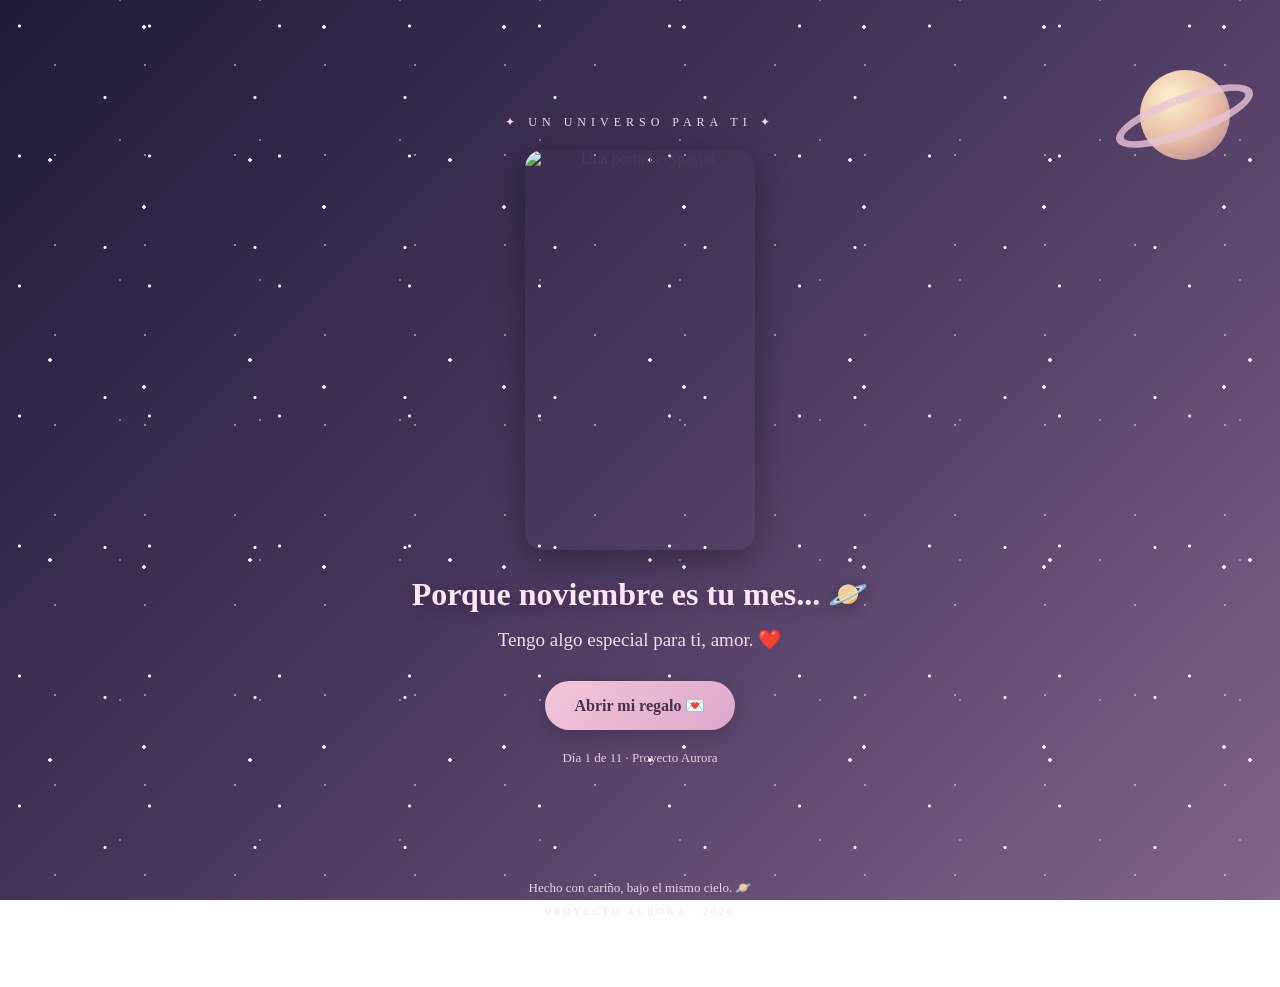
==== dia 1/index.html @ c878b6bd "Add files via upload" ====
<!DOCTYPE html>
<html lang="es">
<head>
    <meta charset="UTF-8">
    <meta name="viewport" content="width=device-width, initial-scale=1.0">
    <title>Proyecto Aurora 🪐❤️</title>
    <link rel="stylesheet" href="estilos.css">
</head>

<body>

    <!-- FONDO ESPACIAL -->
    <div class="estrellas"></div>

    <div class="saturno">
        <div class="planeta"></div>
        <div class="anillo"></div>
    </div>

    <!-- ESTRELLAS FUGACES -->
    <div class="estrellas-fugaces">
        <span></span>
        <span></span>
        <span></span>
    </div>

    <!-- CORAZONES FLOTANTES -->
    <div class="corazones-flotantes">
        <span>♡</span>
        <span>♥</span>
        <span>♡</span>
        <span>♥</span>
        <span>♡</span>
    </div>

    <main class="contenedor">

        <!-- PORTADA -->
        <section id="portada" class="portada">

            <div class="detalle-superior">
                ✦ UN UNIVERSO PARA TI ✦
            </div>

            <img
                src="imagenes/portada.jpeg"
                alt="Una portada especial"
                class="imagen-portada"
            >

            <h1>Porque noviembre es tu mes... 🪐</h1>

            <p class="mensaje-portada">
                Tengo algo especial para ti, amor. ❤️
            </p>

            <button id="abrirCarta">
                Abrir mi regalo 💌
            </button>

            <p class="contador">
                Día 1 de 11 · Proyecto Aurora
            </p>

        </section>


        <!-- REGALO Y SOBRE -->
        <section id="regalo" class="regalo oculto">

            <p class="subtitulo">
                UN PEQUEÑO DETALLE PARA TI
            </p>

            <h2 id="tituloRegalo">
                Un mensaje desde mi universo hasta el tuyo ✨
            </h2>

            <!-- SOBRE ANIMADO -->
            <div class="sobre" id="sobre">

                <div class="parte-trasera"></div>
                <div class="carta-sobre"></div>
                <div class="parte-delantera"></div>
                <div class="solapa"></div>
                <div class="corazon">♥</div>

            </div>

            <p class="indicacion" id="indicacion">
                Haz clic sobre el sobre para descubrir tu carta. 💌
            </p>


            <!-- CONTENIDO DE LA CARTA -->
            <article id="contenidoCarta" class="contenido-carta oculto">

                <div class="encabezado-carta revelar">

                    <span>✦ 01 DE NOVIEMBRE DE 2026 ✦</span>

                    <h2>Para ti, mi persona especial ❤️</h2>

                    <p>
                        Desde un pequeño rincón de mi universo...
                    </p>

                </div>


                <img
                    src="imagenes/carta.jpeg"
                    class="imagen-carta revelar"
                    alt="Un recuerdo especial"
                >


                <p class="revelar">
                    No sabía muy bien cómo comenzar esta carta, pero tenía
                    muchas ganas de escribirte algo bonito para darle la
                    bienvenida a noviembre, porque al final este no es un
                    mes cualquiera: es tu mes. Y aunque quizás para muchas
                    personas sea simplemente otro mes del año, para mí
                    tiene algo especial porque en él cumple años una persona
                    que quiero muchísimo. Quería que desde el primer día
                    sintieras que hay alguien pensando en ti, que quiere
                    verte sonreír y que tiene muchas ganas de hacerte sentir
                    especial. Por eso preparé todo esto, amor. Tal vez sean
                    pequeños detalles, pero detrás de cada uno hay tiempo,
                    cariño y muchas ganas de sacarte una sonrisa.
                </p>


                <p class="revelar">
                    No voy a negar que te extraño, que a veces me hacen
                    falta esas conversaciones, tus ocurrencias, tus abrazos
                    y hasta esas pequeñas cosas que quizás en su momento
                    parecían normales, pero que ahora recuerdo con muchísimo
                    cariño. Hay personas que llegan a nuestra vida y, sin
                    darse cuenta, hacen que ciertos momentos se vuelvan
                    inolvidables. Para mí tú eres una de esas personas. Me
                    gusta recordar lo que vivimos, nuestras risas, las veces
                    que compartimos sin necesitar un plan especial y todas
                    esas pequeñas historias que, aunque parezcan simples,
                    guardo con mucho cariño.
                </p>


                <p class="revelar">
                    Sé que ahora estás en una etapa en la que necesitas
                    pensar en ti, dedicarte tiempo y descubrir muchas cosas,
                    y de verdad espero que este viaje te esté haciendo muy
                    feliz. Ojalá estés conociendo lugares bonitos, viviendo
                    experiencias nuevas, tomando muchas fotos y disfrutando
                    cada momento. Me encantaría poder estar ahí para darte
                    un abrazo, acompañarte, salir contigo a caminar, tener
                    una cita, tomarnos fotos juntos o simplemente sentarnos
                    a hablar de cualquier cosa. Son cosas sencillas, pero
                    cuando pienso en ellas, me doy cuenta de lo mucho que
                    me gustaría volver a compartir momentos así contigo.
                </p>


                <p class="revelar">
                    También quiero que sepas que, aunque las cosas entre
                    nosotros hayan cambiado, lo que siento por ti sigue
                    siendo muy bonito. No te escribo esto para apresurarte,
                    para cambiar tus decisiones ni para hacerte sentir que
                    tienes que responderme de alguna manera. Quiero respetar
                    tu espacio y que puedas vivir esta etapa tranquila.
                    Pero tampoco quiero esconder que una parte de mí conserva
                    la ilusión de que algún día podamos volver a encontrarnos
                    desde un lugar más bonito, con más madurez, comunicación,
                    paciencia y ganas de hacer las cosas bien. Si alguna vez
                    tenemos esa oportunidad, me gustaría que fuera porque
                    los dos lo queremos y porque hemos aprendido de todo
                    lo que hemos vivido.
                </p>


                <p class="revelar">
                    Por ahora solo quiero que disfrutes muchísimo tu mes,
                    que sonrías, que te consientas, que te pasen cosas bonitas
                    y que nunca dudes de lo increíble que eres. Ojalá este
                    nuevo año de vida venga cargado de momentos que te hagan
                    feliz, sueños que puedas cumplir y personas que te quieran
                    tan bonito como mereces. Y si estas pequeñas sorpresas
                    consiguen sacarte aunque sea una sonrisa, entonces habrá
                    valido completamente la pena prepararlas. Esto apenas
                    comienza, amor, todavía tengo algunas cositas más para
                    ti. ¡Feliz comienzo de tu mes, bonita! 🤍🪐
                </p>


                <!-- FIRMA -->
                <div class="firma revelar">

                    <p>Te Amo,</p>

                    <h3>
                        Con amor, de tu futuro novio.
                    </h3>

                    <span>🤍🪐</span>

                </div>


                <!-- MENSAJE FINAL DE LA CARTA -->
                <div class="final-carta revelar">

                    <span>🪐</span>

                    <p>
                        Quizás el universo sea enorme,
                        pero hoy quería dedicarte un pequeño espacio en el mío.
                    </p>

                    <span>✨</span>

                </div>


                <!-- CIERRE ESPECIAL DEL UNIVERSO -->
                <section class="final-universo revelar">

                    <p class="universo-subtitulo">
                        ✦ HASTA EL INFINITO Y UN POQUITO MÁS ✦
                    </p>

                    <div class="saturno-final">

                        <div class="saturno-final-anillo"></div>

                        <div class="saturno-final-planeta"></div>

                    </div>

                    <h2>Mi pequeño universo</h2>

                    <p class="frase-universo">
                        Si pudiera elegir un lugar en todo el universo,
                        elegiría aquel en el que pudiera verte sonreír.
                    </p>

                    <p class="mensaje-final-universo">
                        Esto es solamente el comienzo de noviembre.
                        Todavía quedan 10 pequeñas sorpresas para ti. 🤍
                    </p>

                    <div class="estrellas-final">
                        ✧　 ✦　 ⋆　 ✧　 ⋆　 ✦
                    </div>

                    <span class="corazon-final">♡</span>

                </section>

            </article>

        </section>


        <!-- PIE DE PÁGINA -->
        <footer>

            <p>
                Hecho con cariño, bajo el mismo cielo. 🪐
            </p>

            <span>
                PROYECTO AURORA · 2026
            </span>

        </footer>

    </main>

    <script src="script.js"></script>

</body>
</html>
---- dia 1/estilos.css ----
/* CONFIGURACIÓN GENERAL */

* {
    margin: 0;
    padding: 0;
    box-sizing: border-box;
}

html {
    scroll-behavior: smooth;
}

body {
    min-height: 100vh;
    font-family: Georgia, serif;
    color: #493b5a;
    overflow-x: hidden;

    background:
        radial-gradient(circle at 15% 20%, #ffffff 1px, transparent 2px),
        radial-gradient(circle at 80% 15%, #ffffff 1.5px, transparent 2px),
        radial-gradient(circle at 70% 65%, #ffffff 1px, transparent 2px),
        radial-gradient(circle at 25% 80%, #ffffff 1.5px, transparent 2px),
        linear-gradient(135deg, #211b3b, #49385f, #80658c);

    background-size:
        130px 130px,
        180px 180px,
        150px 150px,
        200px 200px,
        auto;

    background-attachment: fixed;
}

.oculto {
    display: none !important;
}


/* ESTRELLAS DEL FONDO */

.estrellas {
    position: fixed;
    inset: 0;
    pointer-events: none;
    z-index: 0;

    background-image:
        radial-gradient(#ffffff 1px, transparent 1.5px),
        radial-gradient(#f7d9ed 1px, transparent 1.5px);

    background-size: 90px 90px, 140px 140px;
    background-position: 10px 20px, 50px 70px;

    opacity: 0.45;
    animation: brilloEstrellas 5s ease-in-out infinite alternate;
}

@keyframes brilloEstrellas {
    from { opacity: 0.25; }
    to { opacity: 0.65; }
}


/* SATURNO DEL FONDO */

.saturno {
    position: fixed;
    top: 55px;
    right: 35px;
    width: 120px;
    height: 120px;
    z-index: 0;
    pointer-events: none;
    animation: flotarSaturno 6s ease-in-out infinite;
}

.planeta {
    position: absolute;
    width: 90px;
    height: 90px;
    top: 15px;
    left: 15px;
    border-radius: 50%;

    background: radial-gradient(
        circle at 35% 30%,
        #fff0ce,
        #e6b9a4 55%,
        #a97891
    );

    z-index: 2;
    animation: brilloPlaneta 4s ease-in-out infinite alternate;
}

.anillo {
    position: absolute;
    width: 145px;
    height: 42px;
    top: 40px;
    left: -13px;

    border: 8px solid #e9c5d5;
    border-radius: 50%;

    transform: rotate(-20deg);
    opacity: 0.8;
    z-index: 3;
}

@keyframes flotarSaturno {
    0%, 100% {
        transform: translateY(0) rotate(-5deg);
    }

    50% {
        transform: translateY(-15px) rotate(5deg);
    }
}

@keyframes brilloPlaneta {
    from {
        box-shadow: 0 0 20px #f5d4e8;
    }

    to {
        box-shadow:
            0 0 35px #f5d4e8,
            0 0 60px #dca8c9;
    }
}


/* ESTRELLAS FUGACES */

.estrellas-fugaces {
    position: fixed;
    inset: 0;
    overflow: hidden;
    pointer-events: none;
    z-index: 0;
}

.estrellas-fugaces span {
    position: absolute;
    top: -20px;
    left: -150px;
    width: 120px;
    height: 2px;

    background: linear-gradient(
        90deg,
        transparent,
        #fff,
        #f8d9ed
    );

    border-radius: 50%;
    box-shadow: 0 0 10px #ffffff;

    transform: rotate(-35deg);
    animation: estrellaFugaz 7s linear infinite;
}

.estrellas-fugaces span:nth-child(1) {
    top: 15%;
    animation-delay: 0s;
}

.estrellas-fugaces span:nth-child(2) {
    top: 45%;
    animation-delay: 3s;
}

.estrellas-fugaces span:nth-child(3) {
    top: 70%;
    animation-delay: 5s;
}

@keyframes estrellaFugaz {
    0% {
        left: -150px;
        opacity: 0;
    }

    10%, 40% {
        opacity: 1;
    }

    60%, 100% {
        left: 120%;
        opacity: 0;
    }
}


/* CORAZONES FLOTANTES */

.corazones-flotantes {
    position: fixed;
    inset: 0;
    overflow: hidden;
    pointer-events: none;
    z-index: 0;
}

.corazones-flotantes span {
    position: absolute;
    bottom: -50px;
    color: #f5c5dc;
    font-size: 22px;
    opacity: 0;

    animation: subirCorazon 12s linear infinite;
}

.corazones-flotantes span:nth-child(1) {
    left: 10%;
    animation-delay: 1s;
}

.corazones-flotantes span:nth-child(2) {
    left: 30%;
    animation-delay: 5s;
    font-size: 16px;
}

.corazones-flotantes span:nth-child(3) {
    left: 60%;
    animation-delay: 3s;
    font-size: 27px;
}

.corazones-flotantes span:nth-child(4) {
    left: 80%;
    animation-delay: 8s;
}

.corazones-flotantes span:nth-child(5) {
    left: 45%;
    animation-delay: 10s;
    font-size: 18px;
}

@keyframes subirCorazon {
    0% {
        transform: translateY(0) rotate(0deg);
        opacity: 0;
    }

    15% { opacity: 0.7; }
    80% { opacity: 0.5; }

    100% {
        transform: translateY(-110vh) rotate(35deg);
        opacity: 0;
    }
}


/* CONTENEDOR PRINCIPAL */

.contenedor {
    position: relative;
    z-index: 1;
    width: 100%;
    max-width: 900px;
    margin: auto;
    padding: 35px 20px;
}


/* PORTADA */

.portada {
    min-height: 90vh;
    display: flex;
    flex-direction: column;
    align-items: center;
    justify-content: center;
    text-align: center;
    padding: 30px 15px;
}

.detalle-superior {
    color: #f5d6e9;
    letter-spacing: 5px;
    font-size: 12px;
    margin-bottom: 20px;
}

.imagen-portada {
    width: 230px;
    height: 400px;
    object-fit: contain;
    border-radius: 18px;
    box-shadow: 0 10px 35px #00000055;
    animation: aparecer 1.5s ease;
}

.portada h1 {
    color: #ffe6f4;
    font-size: 32px;
    margin-top: 25px;
    text-shadow: 0 3px 15px #00000050;
}

.mensaje-portada {
    color: #f5dce9;
    font-size: 19px;
    margin-top: 15px;
}

button {
    border: none;
    padding: 15px 30px;
    margin-top: 30px;
    border-radius: 30px;

    background: linear-gradient(135deg, #f3c6d9, #dca8c9);
    color: #49304d;

    font-family: Georgia, serif;
    font-size: 16px;
    font-weight: bold;

    cursor: pointer;
    box-shadow: 0 5px 20px #00000030;
    transition: 0.3s;
}

button:hover {
    transform: translateY(-4px) scale(1.04);
    box-shadow: 0 8px 25px #00000050;
}

.contador {
    color: #e8cce3;
    font-size: 13px;
    margin-top: 20px;
}


/* SECCIÓN DEL REGALO */

.regalo {
    text-align: center;
    padding: 50px 10px;
    animation: aparecer 1s ease;
}

.subtitulo {
    color: #f4d5eb;
    letter-spacing: 4px;
    font-size: 12px;
    margin-bottom: 15px;
}

.regalo h2 {
    color: #fff0fa;
    font-size: 28px;
    margin-bottom: 40px;
}


/* SOBRE */

.sobre {
    position: relative;
    width: 280px;
    height: 180px;
    margin: 80px auto 35px;
    cursor: pointer;
    perspective: 1000px;
}

.parte-trasera {
    position: absolute;
    inset: 0;
    background: #d99ab9;
    border-radius: 8px;
    z-index: 1;
}

.carta-sobre {
    position: absolute;
    width: 90%;
    height: 90%;
    left: 5%;
    bottom: 0;
    background: #fff4e8;
    border-radius: 6px;
    opacity: 0;
    transform: translateY(0);
    transition: 1s ease;
    z-index: 2;
}

.parte-delantera {
    position: absolute;
    inset: 0;
    background: #e9b2ce;

    clip-path: polygon(
        0 0,
        50% 60%,
        100% 0,
        100% 100%,
        0 100%
    );

    border-radius: 8px;
    z-index: 4;
}

.solapa {
    position: absolute;
    top: 0;
    left: 0;
    width: 100%;
    height: 100%;
    background: #f2c5da;

    clip-path: polygon(
        0 0,
        100% 0,
        50% 65%
    );

    transform-origin: top;
    transition: transform 0.8s ease;
    z-index: 5;
}

.corazon {
    position: absolute;
    top: 65px;
    left: 50%;
    transform: translateX(-50%);
    color: #b64d83;
    font-size: 30px;
    z-index: 6;
    transition: 0.5s;
}


/* ANIMACIÓN DEL SOBRE */

.sobre.abierto .solapa {
    transform: rotateX(180deg);
    z-index: 0;
}

.sobre.abierto .corazon {
    opacity: 0;
}

.sobre.carta-saliendo .carta-sobre {
    opacity: 1;
    transform: translateY(-115px);
    z-index: 3;
}

.indicacion {
    color: #f8e4f2;
    margin-top: 20px;
    font-size: 15px;
}


/* CARTA */

.contenido-carta {
    max-width: 750px;
    margin: 80px auto 30px;
    padding: 45px;

    background: linear-gradient(145deg, #fffaf3, #f9eaf0);
    border-radius: 20px;
    box-shadow: 0 15px 45px #00000045;

    color: #57445a;
    text-align: left;
    line-height: 1.9;
}

.encabezado-carta {
    text-align: center;
    margin-bottom: 35px;
}

.encabezado-carta span {
    color: #b77d9d;
    font-size: 11px;
    letter-spacing: 3px;
}

.encabezado-carta h2 {
    color: #8c5279;
    font-size: 27px;
    margin: 15px 0;
}

.encabezado-carta p {
    color: #997d92;
    font-style: italic;
}

.imagen-carta {
    display: block;
    width: 100%;
    max-width: 500px;
    height: auto;
    margin: 30px auto 40px;
    border-radius: 15px;
    box-shadow: 0 8px 25px #00000020;
}

.contenido-carta > p {
    margin-bottom: 30px;
    font-size: 16px;
    text-align: justify;
}


/* ANIMACIÓN DE LOS PÁRRAFOS */

.revelar {
    opacity: 0;
    transform: translateY(35px);

    transition:
        opacity 1s ease,
        transform 1s ease;
}

.revelar.visible {
    opacity: 1;
    transform: translateY(0);
}


/* FIRMA */

.firma {
    text-align: right;
    margin-top: 45px;
    color: #8e597b;
}

.firma p {
    font-style: italic;
}

.firma h3 {
    font-size: 21px;
    margin-top: 10px;
}

.firma span {
    font-size: 18px;
}


/* MENSAJE FINAL DE LA CARTA */

.final-carta {
    margin-top: 50px;
    padding: 25px;
    text-align: center;
    background: #f5dfe9;
    border-radius: 15px;
    color: #805c7b;
}

.final-carta span {
    font-size: 25px;
}

.final-carta p {
    margin: 15px 0;
    font-style: italic;
}


/* CIERRE DEL UNIVERSO */

.final-universo {
    position: relative;
    overflow: hidden;
    margin-top: 65px;
    padding: 45px 25px;
    text-align: center;
    border-radius: 22px;

    background:
        radial-gradient(circle at 50% 35%, #665078, transparent 55%),
        linear-gradient(145deg, #211b3b, #49385f, #302441);

    color: #fff0fa;
    box-shadow: 0 12px 35px #00000030;
}

.universo-subtitulo {
    color: #e9c9e2;
    font-size: 10px;
    letter-spacing: 3px;
    margin-bottom: 25px;
}


/* SATURNO GRANDE */

.saturno-final {
    position: relative;
    width: 190px;
    height: 190px;
    margin: 25px auto 35px;
    animation: flotarFinal 5s ease-in-out infinite;
}

.saturno-final-planeta {
    position: absolute;
    width: 125px;
    height: 125px;
    top: 32px;
    left: 32px;
    border-radius: 50%;

    background: radial-gradient(
        circle at 35% 30%,
        #fff2d4,
        #e8b8a8 55%,
        #a97891
    );

    box-shadow:
        0 0 25px #f6d9e9,
        0 0 55px #dca8c966;

    z-index: 2;
}

.saturno-final-anillo {
    position: absolute;
    width: 200px;
    height: 65px;
    top: 65px;
    left: -5px;

    border: 10px solid #e9c5d5;
    border-left-color: #c995b5;
    border-right-color: #f7dce9;
    border-radius: 50%;

    transform: rotate(-22deg);
    z-index: 3;
    box-shadow: 0 0 15px #f5d4e855;
}

@keyframes flotarFinal {
    0%, 100% {
        transform: translateY(0) rotate(-4deg);
    }

    50% {
        transform: translateY(-14px) rotate(4deg);
    }
}


/* TEXTO FINAL */

.final-universo h2 {
    color: #ffe6f4;
    font-size: 30px;
    margin: 20px 0;
}

.frase-universo {
    max-width: 480px;
    margin: 0 auto 25px;
    color: #f5dce9;
    font-size: 17px;
    line-height: 1.8;
    font-style: italic;
}

.mensaje-final-universo {
    color: #e8cce3;
    font-size: 14px;
    line-height: 1.8;
    margin-top: 25px;
}

.estrellas-final {
    color: #f8d9ed;
    font-size: 20px;
    letter-spacing: 4px;
    margin-top: 35px;
    animation: brilloFinal 3s ease-in-out infinite alternate;
}

.corazon-final {
    display: inline-block;
    color: #f5c5dc;
    font-size: 35px;
    margin-top: 15px;
    animation: latidoFinal 1.8s ease-in-out infinite;
}

@keyframes brilloFinal {
    from { opacity: 0.45; }
    to { opacity: 1; }
}

@keyframes latidoFinal {
    0%, 100% { transform: scale(1); }
    50% { transform: scale(1.2); }
}


/* PIE DE PÁGINA */

footer {
    text-align: center;
    color: #e8d5e9;
    padding: 35px 10px;
    font-size: 13px;
}

footer span {
    display: block;
    margin-top: 10px;
    font-size: 10px;
    letter-spacing: 3px;
    opacity: 0.7;
}


/* ANIMACIÓN GENERAL */

@keyframes aparecer {
    from {
        opacity: 0;
        transform: translateY(20px);
    }

    to {
        opacity: 1;
        transform: translateY(0);
    }
}


/* DISEÑO PARA CELULARES */

@media (max-width: 600px) {

    .contenedor {
        padding: 20px 12px;
    }

    .saturno {
        width: 85px;
        height: 85px;
        top: 20px;
        right: 10px;
        opacity: 0.7;
    }

    .planeta {
        width: 65px;
        height: 65px;
        top: 10px;
        left: 10px;
    }

    .anillo {
        width: 105px;
        height: 30px;
        top: 28px;
        left: -10px;
        border-width: 5px;
    }

    .imagen-portada {
        width: 200px;
        height: 350px;
    }

    .portada h1 {
        font-size: 25px;
    }

    .mensaje-portada {
        font-size: 16px;
    }

    .regalo h2 {
        font-size: 23px;
    }

    .sobre {
        width: 250px;
        height: 160px;
    }

    .contenido-carta {
        padding: 25px 20px;
        margin-top: 60px;
    }

    .encabezado-carta h2 {
        font-size: 23px;
    }

    .contenido-carta > p {
        font-size: 15px;
        text-align: left;
    }

    .firma h3 {
        font-size: 18px;
    }

    .final-universo {
        padding: 35px 18px;
    }

    .final-universo h2 {
        font-size: 25px;
    }

    .frase-universo {
        font-size: 15px;
    }
}


/* RESPETAR PREFERENCIAS DE MOVIMIENTO */

@media (prefers-reduced-motion: reduce) {
    *,
    *::before,
    *::after {
        animation-duration: 0.01ms !important;
        transition-duration: 0.01ms !important;
        scroll-behavior: auto !important;
    }
}
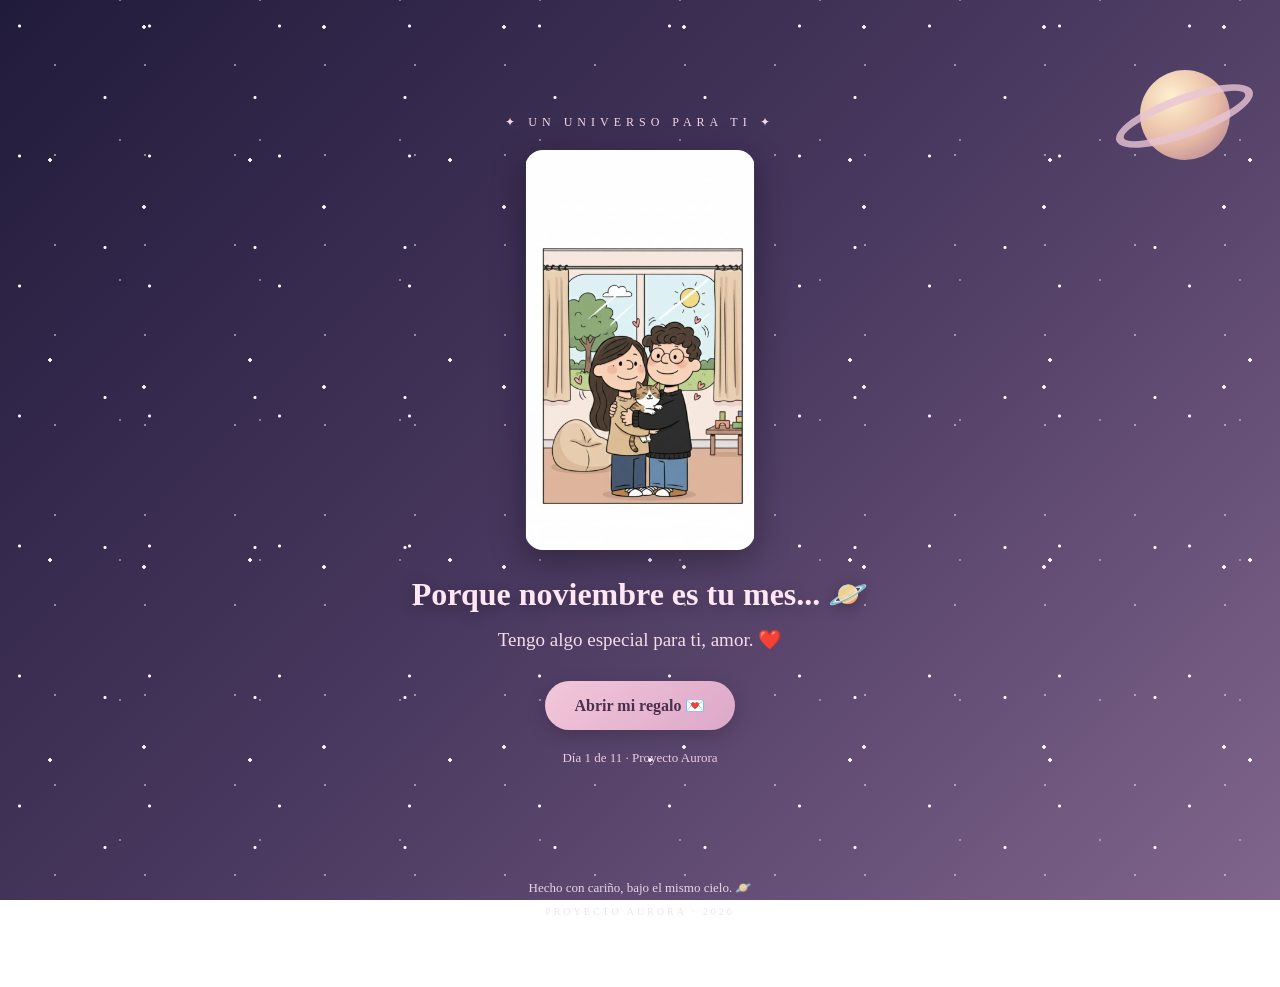
==== commit 3ceec22c: "Update index.html" ====
--- a/dia 1/index.html
+++ b/dia 1/index.html
@@ -44,7 +44,7 @@
             </div>
 
             <img
-                src="imagenes/portada.jpeg"
+                src="Imagenes/portada.jpeg"
                 alt="Una portada especial"
                 class="imagen-portada"
             >
@@ -110,7 +110,7 @@
 
 
                 <img
-                    src="imagenes/carta.jpeg"
+                    src="Imagenes/carta.jpeg"
                     class="imagen-carta revelar"
                     alt="Un recuerdo especial"
                 >
